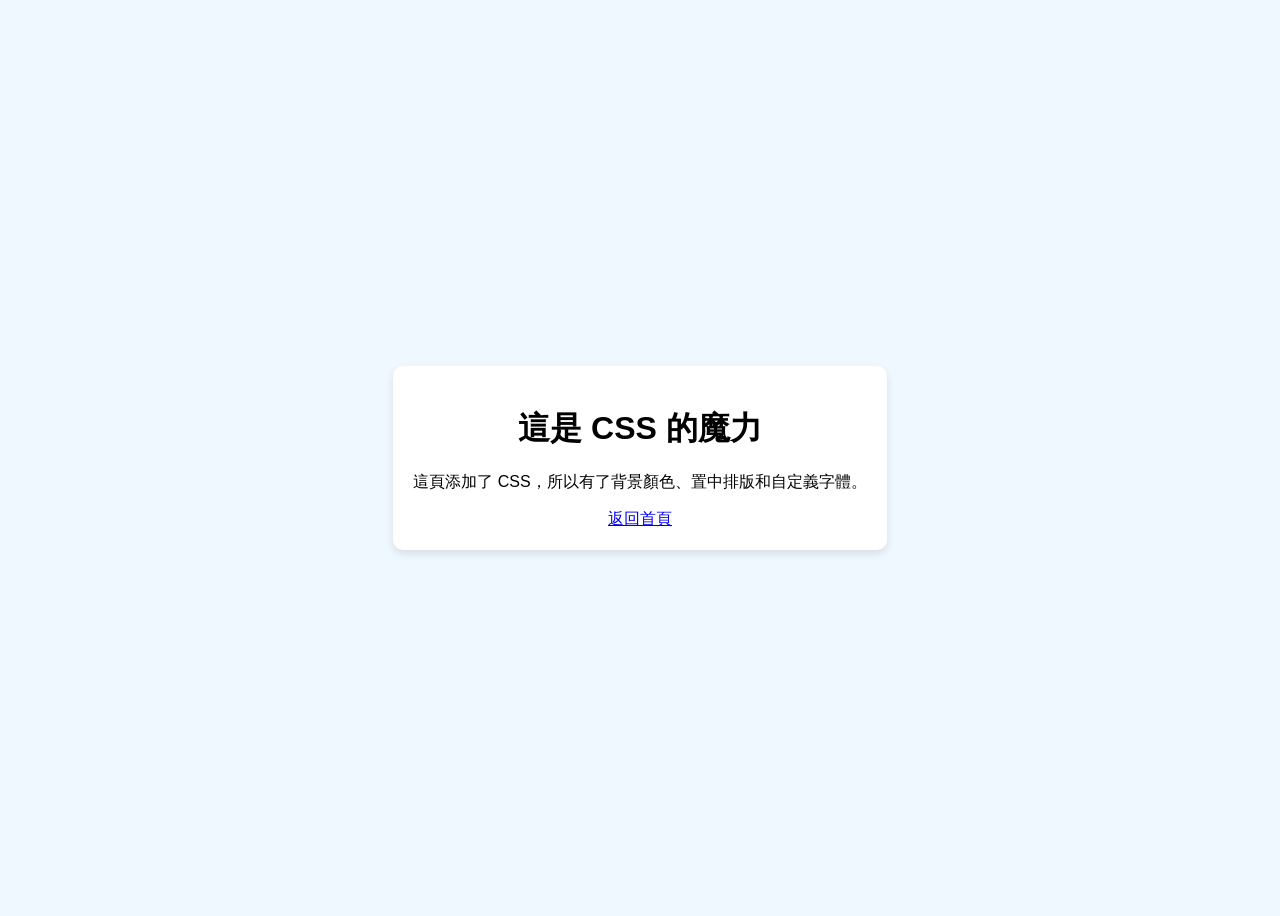
==== css-demo.html @ a5337b9a "First commit" ====
<!DOCTYPE html>
<html lang="zh-Hant">
<head>
    <meta charset="UTF-8">
    <link rel="stylesheet" href="style.css">
    <title>HTML + CSS - WebBasic</title>
</head>
<body>
    <div class="container">
        <h1>這是 CSS 的魔力</h1>
        <p>這頁添加了 CSS，所以有了背景顏色、置中排版和自定義字體。</p>
        <a href="index.html">返回首頁</a>
    </div>
</body>
</html>
---- style.css ----
body {
    background-color: #f0f8ff;
    font-family: Arial, sans-serif;
    display: flex;
    justify-content: center;
    align-items: center;
    height: 100vh;
}
.container {
    background: white;
    padding: 20px;
    border-radius: 10px;
    box-shadow: 0 4px 8px rgba(0,0,0,0.1);
    text-align: center;
}
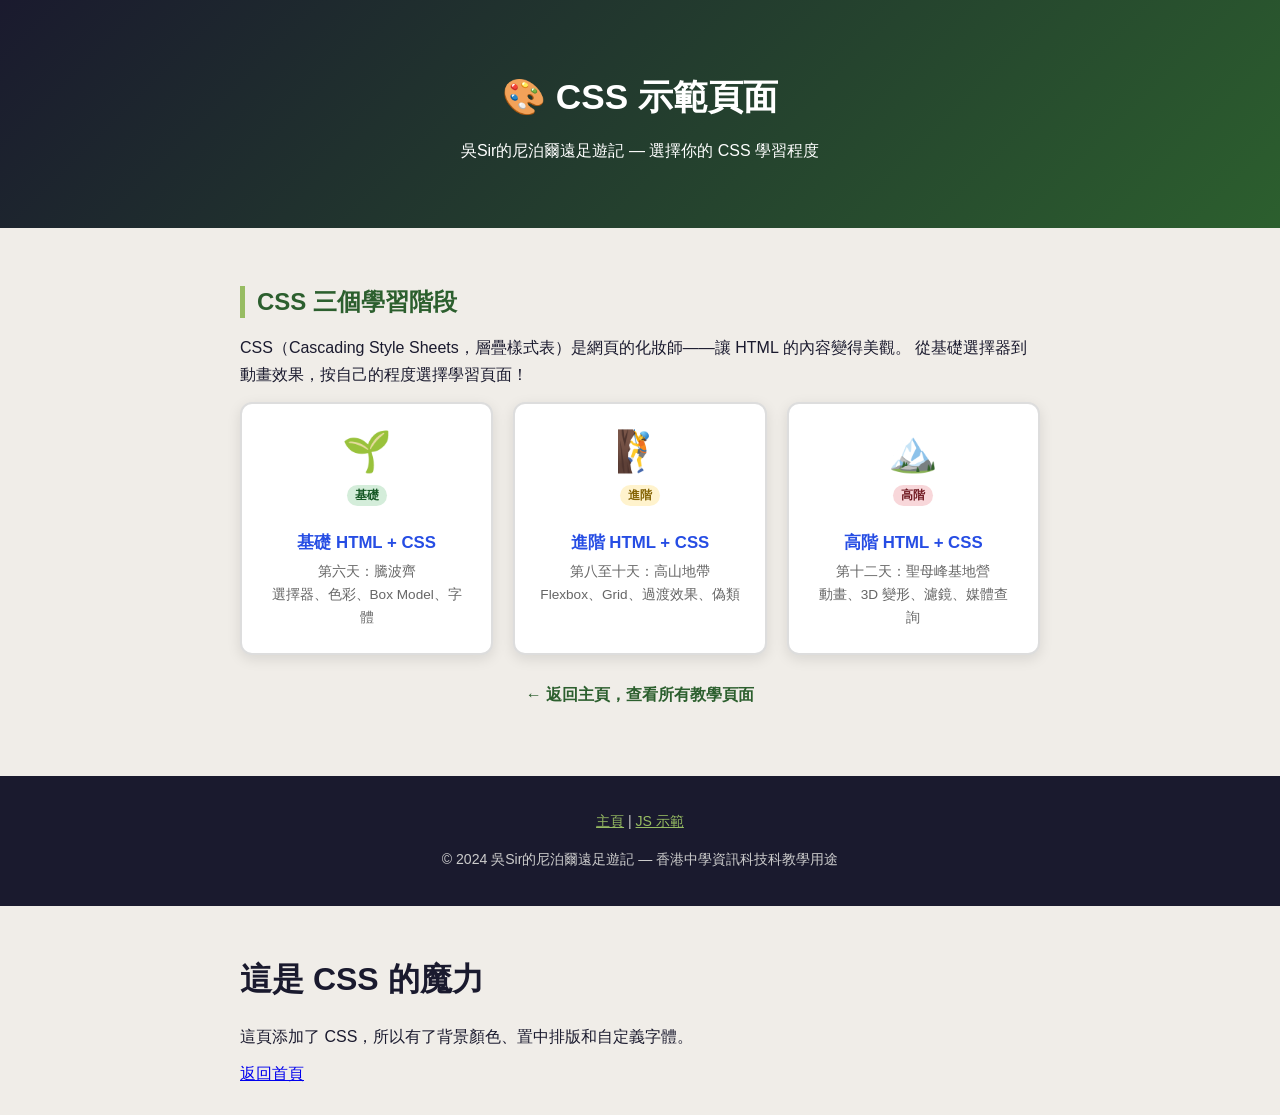
==== commit 609a1b7a: "update pages" ====
--- a/css-demo.html
+++ b/css-demo.html
@@ -1,8 +1,84 @@
 <!DOCTYPE html>
+<!--
+    css-demo.html
+    CSS 示範索引頁 — 吳Sir的尼泊爾遠足遊記
+-->
 <html lang="zh-Hant">
 <head>
     <meta charset="UTF-8">
-    <link rel="stylesheet" href="style.css">
+    <meta name="viewport" content="width=device-width, initial-scale=1.0">
+    <title>CSS 示範 — 吳Sir的尼泊爾遠足遊記</title>
+    <style>
+        :root { --green:#2c5f2e; --light:#97bc62; --gold:#e8a838; --dark:#1a1a2e; --snow:#f0ede8; --blue:#264de4; }
+        body { font-family:'Microsoft JhengHei','PingFang TC',sans-serif; background:var(--snow); color:var(--dark); margin:0; }
+        .header { background:linear-gradient(135deg,var(--dark),var(--green)); color:white; text-align:center; padding:50px 20px; }
+        .header h1 { font-size:clamp(1.4rem,3vw,2.2rem); margin-bottom:8px; }
+        .container { max-width:800px; margin:0 auto; padding:30px 20px; }
+        h2 { color:var(--green); border-left:5px solid var(--light); padding-left:12px; margin:28px 0 14px; }
+        p  { margin-bottom:14px; line-height:1.7; }
+        .card-grid { display:grid; grid-template-columns:repeat(auto-fill,minmax(220px,1fr)); gap:20px; margin-bottom:30px; }
+        .card { background:white; border:2px solid #ddd; border-radius:12px; padding:24px; text-decoration:none; color:var(--dark); box-shadow:0 4px 14px rgba(0,0,0,.1); transition:all .3s; display:block; text-align:center; }
+        .card:hover { border-color:var(--blue); transform:translateY(-4px); box-shadow:0 8px 24px rgba(38,77,228,.15); }
+        .card .icon { font-size:2.5rem; margin-bottom:10px; }
+        .card h3 { color:var(--blue); margin-bottom:6px; font-size:1.05rem; }
+        .card p  { font-size:0.85rem; color:#666; margin:0; }
+        .badge { display:inline-block; padding:2px 8px; border-radius:20px; font-size:0.75rem; font-weight:bold; margin-bottom:8px; }
+        .badge-beginner    { background:#d4edda; color:#155724; }
+        .badge-intermediate{ background:#fff3cd; color:#856404; }
+        .badge-advanced    { background:#f8d7da; color:#721c24; }
+        .back-link { text-align:center; margin-top:20px; }
+        .back-link a { color:var(--green); font-weight:bold; text-decoration:none; }
+        .footer { background:var(--dark); color:#ccc; text-align:center; padding:20px; font-size:.88rem; margin-top:40px; }
+        .footer a { color:var(--light); }
+    </style>
+</head>
+<body>
+
+<div class="header">
+    <h1>🎨 CSS 示範頁面</h1>
+    <p>吳Sir的尼泊爾遠足遊記 — 選擇你的 CSS 學習程度</p>
+</div>
+
+<div class="container">
+    <h2>CSS 三個學習階段</h2>
+    <p>
+        CSS（Cascading Style Sheets，層疊樣式表）是網頁的化妝師——讓 HTML 的內容變得美觀。
+        從基礎選擇器到動畫效果，按自己的程度選擇學習頁面！
+    </p>
+
+    <div class="card-grid">
+        <a href="html-css-basic.html" class="card">
+            <div class="icon">🌱</div>
+            <div class="badge badge-beginner">基礎</div>
+            <h3>基礎 HTML + CSS</h3>
+            <p>第六天：騰波齊<br>選擇器、色彩、Box Model、字體</p>
+        </a>
+        <a href="html-css-intermediate.html" class="card">
+            <div class="icon">🧗</div>
+            <div class="badge badge-intermediate">進階</div>
+            <h3>進階 HTML + CSS</h3>
+            <p>第八至十天：高山地帶<br>Flexbox、Grid、過渡效果、偽類</p>
+        </a>
+        <a href="html-css-advanced.html" class="card">
+            <div class="icon">🏔️</div>
+            <div class="badge badge-advanced">高階</div>
+            <h3>高階 HTML + CSS</h3>
+            <p>第十二天：聖母峰基地營<br>動畫、3D 變形、濾鏡、媒體查詢</p>
+        </a>
+    </div>
+
+    <div class="back-link">
+        <a href="index.html">← 返回主頁，查看所有教學頁面</a>
+    </div>
+</div>
+
+<div class="footer">
+    <p><a href="index.html">主頁</a> | <a href="js-demo.html">JS 示範</a></p>
+    <p>&copy; 2024 吳Sir的尼泊爾遠足遊記 — 香港中學資訊科技科教學用途</p>
+</div>
+
+</body>
+</html>
     <title>HTML + CSS - WebBasic</title>
 </head>
 <body>
